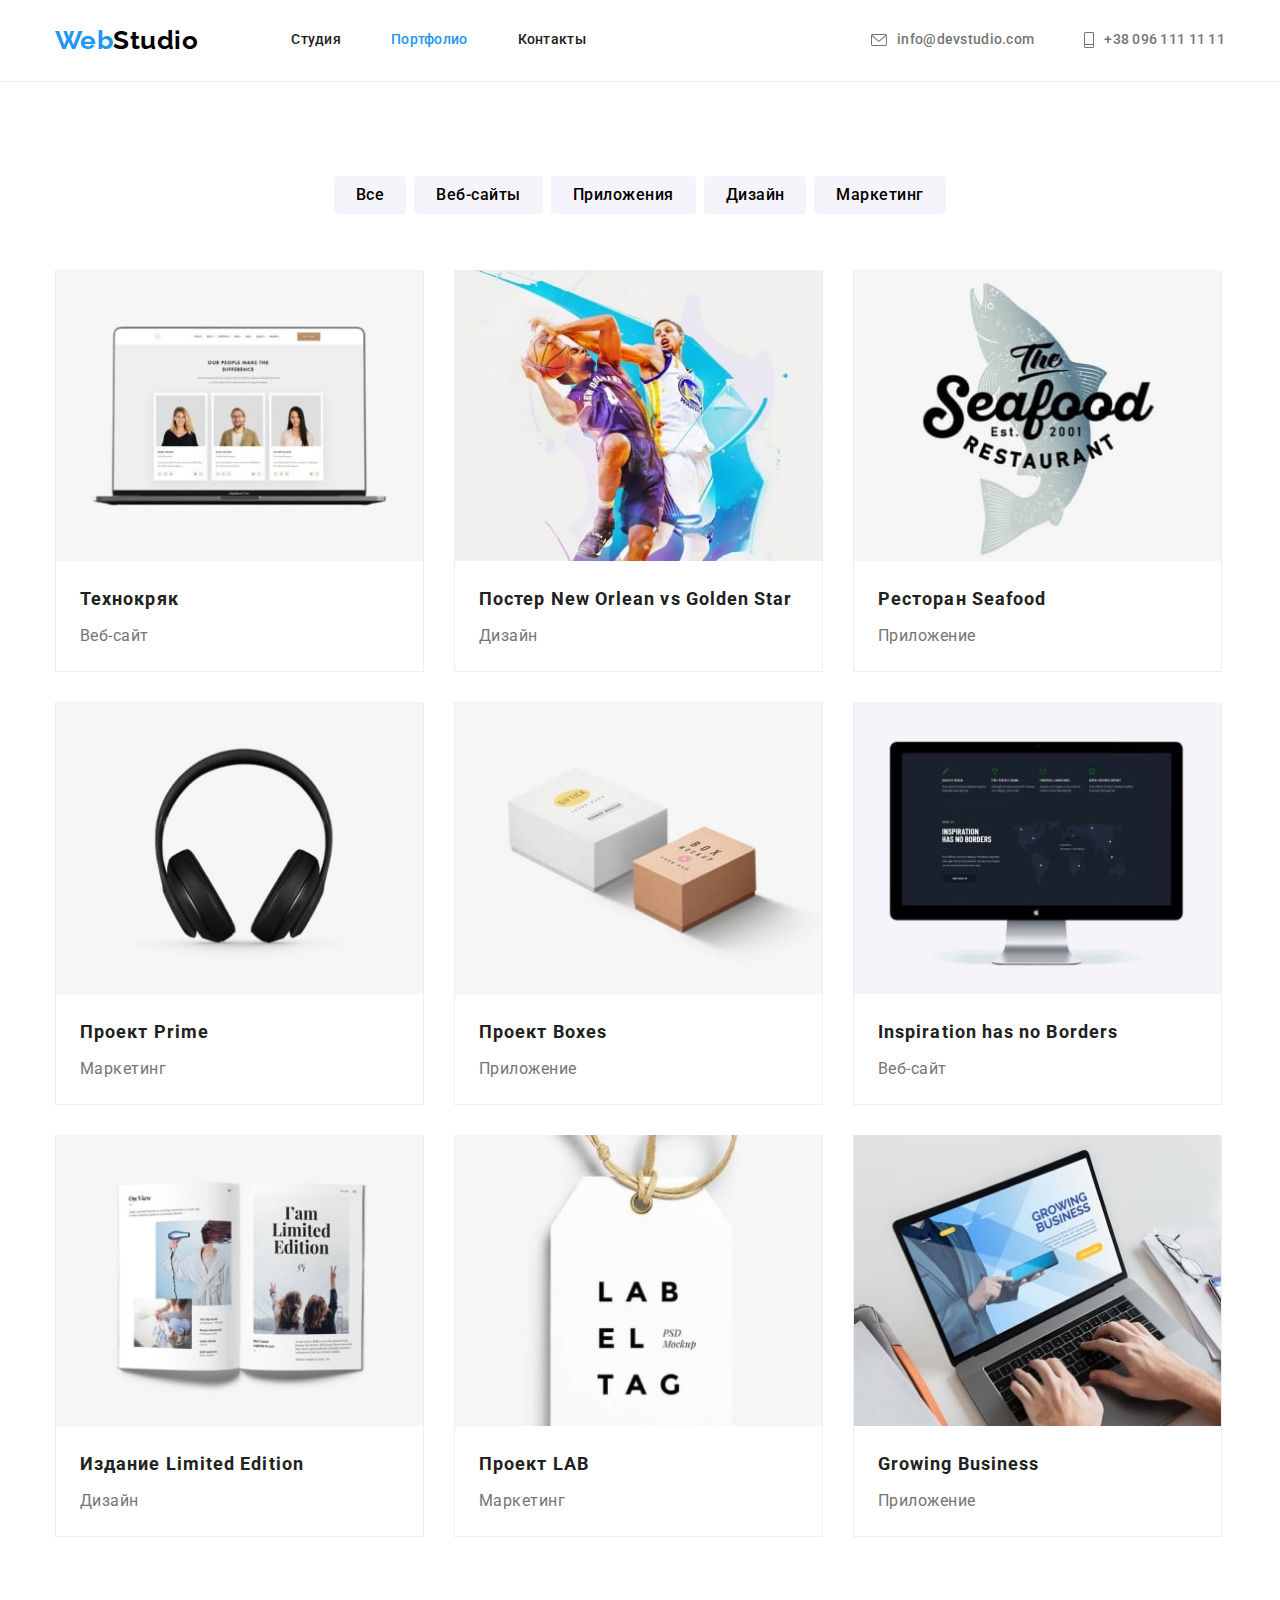
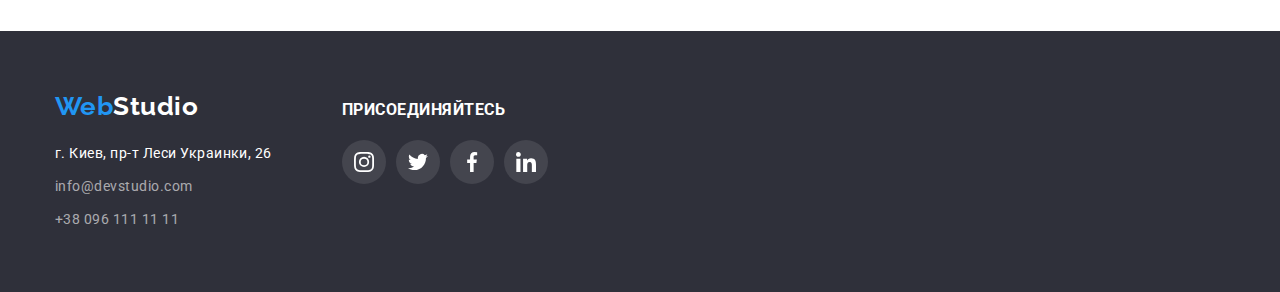
==== portfolio.html @ 4ae026a4 "position" ====
<!DOCTYPE html>
<html lang="ru">

<head>
    <meta charset="UTF-8">
    <meta name="viewport" content="width=device-width, initial-scale=1.0">
    <title>WebStudio</title>
    <link rel="stylesheet" href="./css/normalize.css">
    <link
        href="https://fonts.googleapis.com/css2?family=Raleway:wght@700&family=Roboto:wght@400;500;700;900&display=swap"
        rel="stylesheet">
    <link rel="stylesheet" href="./css/style.css">
    
</head>

<body>
    <header class="header">
        <div class="container">
            <a href="./index.html" class="logo">
                Web<span class="logo-studio">Studio</span>
            </a>
            <nav class="hn">
                <ul class="header-nav res-marg-pad">
                    <li class="item">
                        <a class="header-nav-static header-hover" href="./index.html">Студия</a>
                    </li>
                    <li class="item">
                        <a class="header-nav-static header-hover current" href="./portfolio.html">Портфолио</a>
                    </li>
                    <li class="item">
                        <a class="header-nav-static header-hover" href="#">Контакты</a>
                    </li>
                </ul>
            </nav>
            <ul class="header-cont res-marg-pad">
                <li class="item">
    
                    <a class="header-cont-static header-hover hover" href="mailto:info@devstudio.com">
                        <svg class="icon" width="16" height="12">
                            <use href="./images/sprite.svg#icon-mail"></use>
                        </svg>
                        info@devstudio.com
                    </a>
                </li>
                <li class="item">
    
                    <a class="header-cont-static header-hover hover" href="tel:+380961111111">
                        <svg class="icon" width="10" height="16">
                            <use href="./images/sprite.svg#icon-tel"></use>
                        </svg>
                        +38 096 111 11 11</a>
                </li>
            </ul>
        </div>
    </header>
    <main class="main">
        <section class="main-portfolio">
            <div class="container">
                <div class="container-list">
                    <h2 class="name visually-hidden res-marg-pad">Наши проекты</h2>
                    <ul class="main-portfolio-list res-marg-pad">
                        <li class="item">
                            <button class="bt bt-cursor" type="button">Все</button>
                        </li>
                        <li class="item">
                            <button class="bt bt-cursor" type="button">Веб-сайты</button>
                        </li>
                        <li class="item">
                            <button class="bt bt-cursor" type="button">Приложения</button>
                        </li>
                        <li class="item">
                            <button class="bt bt-cursor" type="button">Дизайн</button>
                        </li>
                        <li class="item">
                            <button class="bt bt-cursor" type="button">Маркетинг</button>
                        </li>
                    </ul>
                </div>
                <div class="container-project">
                    <ul class="main-portfolio-project res-marg-pad">
                        <li class="item">
                            <a href="#" class="link">
                                <div class=thumb>
                                    <img src="./images/technocrack.jpg" alt="Технокряк" class="img">
                                </div>
                                <div class="frame-name-project">
                                    <h3 class="name res-marg-pad">Технокряк</h3>
                                    <p class="project res-marg-pad">Веб-сайт</p>
                                </div>
                            </a>
                        </li>
                        <li class="item">
                            <a href="#" class="link">
                                <div class=thumb>
                                    <img src="./images/poster.jpg" alt="Постер New Orlean vs Golden Star" class="img">
                                </div>
                                <div class="frame-name-project">
                                    <h3 class="name res-marg-pad">Постер New Orlean vs Golden Star</h3>
                                    <p class="project res-marg-pad">Дизайн</p>
                                </div>
                            </a>
                        </li>
                        <li class="item">
                            <a href="#" class="link">
                                <div class=thumb>
                                    <img src="./images/seafood.jpg" alt="Ресторан Seafood" class="img">
                                </div>
                                <div class="frame-name-project">
                                    <h3 class="name res-marg-pad">Ресторан Seafood</h3>
                                    <p class="project res-marg-pad">Приложение</p>
                                </div>
                            </a>
                        </li>
                        <li class="item">
                            <a href="#" class="link">
                                <div class=thumb>
                                    <img src="./images/prime.jpg" alt="Проект Prime" class="img">
                                </div>
                                <div class="frame-name-project">
                                    <h3 class="name res-marg-pad">Проект Prime</h3>
                                    <p class="project res-marg-pad">Маркетинг</p>
                                </div>
                            </a>
                        </li>
                        <li class="item">
                            <a href="#" class="link">
                                <div class=thumb>
                                    <img src="./images/boxes.jpg" alt="Проект Boxes" class="img">
                                </div>
                                <div class="frame-name-project">
                                    <h3 class="name res-marg-pad">Проект Boxes</h3>
                                    <p class="project res-marg-pad">Приложение</p>
                                </div>
                            </a>
                        </li>
                        <li class="item">
                            <a href="#" class="link">
                                <div class=thumb>
                                    <img src="./images/borders.jpg" alt="Inspiration has no Borders" class="img">
                                </div>
                                <div class="frame-name-project">
                                    <h3 class="name res-marg-pad">Inspiration has no Borders</h3>
                                    <p class="project res-marg-pad">Веб-сайт</p>
                                </div>
                            </a>
                        </li>
                        <li class="item">
                            <a href="#" class="link">
                                <div class=thumb>
                                    <img src="./images/edition.jpg" alt="Издание Limited Edition" class="img">
                                </div>
                                <div class="frame-name-project">
                                    <h3 class="name res-marg-pad">Издание Limited Edition</h3>
                                    <p class="project res-marg-pad">Дизайн</p>
                                </div>
                            </a>
                        </li>
                        <li class="item">
                            <a href="#" class="link">
                                <div class=thumb>
                                    <img src="./images/lab.jpg" alt="Проект LAB" class="img">
                                </div>
                                <div class="frame-name-project">
                                    <h3 class="name res-marg-pad">Проект LAB</h3>
                                    <p class="project res-marg-pad">Маркетинг</p>
                                </div>
                            </a>
                        </li>
                        <li class="item">
                            <a href="#" class="link">
                                <div class=thumb>
                                    <img src="./images/growing.jpg" alt="Growing Business" class="img">
                                </div>
                                <div class="frame-name-project">
                                    <h3 class="name res-marg-pad">Growing Business</h3>
                                    <p class="project res-marg-pad">Приложение</p>
                                </div>
                            </a>
                        </li>
                    </ul>
                </div>
            </div>
        </section>
    </main>
        <footer class="footer">
            <div class="container">
                <div class="frame-address">
                    <a href="./index.html" class="logo">
                        Web<span class="logo-studio">Studio</span>
                    </a>
                    <address class="footer-address">
                        <a href="#" class="footer-address-geo">г. Киев, пр-т Леси Украинки, 26</a>
                        <a href="mailto:info@devstudio.com" class="footer-address-mailtel">info@devstudio.com</a>
                        <a href="tel:+380961111111" class="footer-address-mailtel">+38 096 111 11 11</a>
                    </address>
                </div>
                <div class="footer-network">
                    <h2 class=" res-marg-pad">присоединяйтесь</h2>
                    <ul class="social-networks res-marg-pad">
                        <li class="item">
                            <a href="https://www.instagram.com/" class="link">
                                <svg class="icon-networks" width="20" height="20">
                                    <use href="./images/sprite.svg#icon-instagram"></use>
                                </svg>
                            </a>
                        </li>
                        <li class="item">
                            <a href="https://twitter.com/" class="link">
                                <svg class="icon-networks" width="20" height="20">
                                    <use href="./images/sprite.svg#icon-twitter"></use>
                                </svg>
                            </a>
                        </li>
                        <li class="item">
                            <a href="https://uk-ua.facebook.com/" class="link">
                                <svg class="icon-networks" width="20" height="20">
                                    <use href="./images/sprite.svg#icon-facebook"></use>
                                </svg>
                            </a>
                        </li>
                        <li class="item">
                            <a href="https://www.linkedin.com/" class="link">
                                <svg class="icon-networks" width="20" height="20">
                                    <use href="./images/sprite.svg#icon-linkedin"></use>
                                </svg>
                            </a>
                        </li>
                    </ul>
                </div>
            </div>
        </footer>

</body>

</html>
---- css/style.css ----
:root {
  --white-text: rgba(255, 255, 255, 1);
  --blue-text: rgba(33, 150, 243, 1);
  --black-logo: rgba(0, 0, 0, 1);
  --black-text: rgba(33, 33, 33, 1);
  --gray-text: rgba(117, 117, 117, 1);
  --gray-op06-text: rgba(255, 255, 255, 0.6);
  --gray-op01-bgicon: rgba(255, 255, 255, 0.1);
  --bgr-employment: rgba(47, 48, 58, 0.8);
  --bgr-hero-footer: rgba(47, 48, 58, 1);
  --bgr-wgray: rgba(245, 244, 250, 1);
  --gray-border: rgba(238, 238, 238, 1);
  --gray-header-line: rgba(236, 236, 236, 1);
  --set-gap: 30px;
  --bgr-hero: rgba(47, 48, 58, 0.4);
  --bord-customers: rgba(175, 177, 184, 1);
  --pad-container: 94px;
  --filtr-shadow: 0px 3px 1px rgba(0, 0, 0, 0.1),
    0px 1px 2px rgba(0, 0, 0, 0.08), 0px 2px 2px rgba(0, 0, 0, 0.12);
  --team-shadow: 0px 1px 3px rgba(0, 0, 0, 0.12),
    0px 1px 1px rgba(0, 0, 0, 0.14), 0px 2px 1px rgba(0, 0, 0, 0.2);
  --portfolio-card-shadow: 0px 1px 1px rgba(0, 0, 0, 0.12),
    0px 4px 4px rgba(0, 0, 0, 0.06), 1px 4px 6px rgba(0, 0, 0, 0.16);
  --transition-duration: 250ms;
  --transition-timing-function: cubic-bezier(0.4, 0, 0.2, 1);
}

body {
  font-family: 'Roboto', sans-serif;
  font-style: normal;
  letter-spacing: 0.03em;
  color: var(--black-text);
  background-color: var(--white-text);
  margin: 0;
}

.visually-hidden {
  position: absolute;
  width: 1px;
  height: 1px;
  margin: -1px;
  border: 0;
  padding: 0;

  white-space: nowrap;
  clip-path: inset(100%);
  clip: rect(0 0 0 0);
  overflow: hidden;
}

:hover,
:focus {
  transition: background-color var(--transition-duration)
      var(--transition-timing-function),
    color var(--transition-duration) var(--transition-timing-function),
    box-shadow var(--transition-duration) var(--transition-timing-function);
}

.res-marg-pad {
  margin: 0;
  padding: 0;
}

.container {
  max-width: 1170px;
  padding: 0 15px;
  margin: 0 auto;
}

.img {
  display: block; /*убрать отступ картинки внизу */
  max-width: 100%;
  height: auto;
}

.bt-cursor {
  cursor: pointer;
}

/*section:not(.main-hero) {
  /*все селекторы кроме Героя
  padding-top: 94px;
}

section:last-child {
  /*последний селектор страницы
  padding-bottom: 94px;
}*/

/*Logo*/

.logo {
  font-family: 'Raleway', sans-serif;
  font-weight: 700;
  font-size: 26px;
  line-height: 1.19;
  text-decoration: none;
  color: var(--blue-text);
}

.header .logo-studio {
  color: var(--black-logo);
}

.footer .logo-studio {
  color: var(--white-text);
}

/*Header*/

.header-hover {
  font-weight: 500;
  font-size: 14px;
  line-height: 1.14;
  letter-spacing: 0.02em;
  text-decoration: none;

  padding: 32px 0;
  display: block;
}

/*icon mail, tel*/
.icon {
  fill: currentColor;

  margin-right: 10px;
}

/*hover link contact and icon*/
.header-hover:hover,
.header-hover:focus {
  color: var(--blue-text);
}

.header-cont,
.header-cont .item,
.header-cont-static {
  display: flex;
  align-items: center;
  color: var(--gray-text);
}

.header-nav-static {
  color: var(--black-text);
}

.header-nav .header-hover.current {
  color: var(--blue-text);
}

.header-cont {
  margin-left: auto;
}

.header-nav,
.header .container {
  display: flex;
  align-items: center;
}

.header .logo {
  margin-right: 93px;
  padding: 25px 0;

  display: block;
}

.header-nav .item:not(:last-child),
.header-cont .item:first-child {
  margin-right: 50px;
}

/*В главной навигации сделано подчёркивание ссылки*/
.header-nav > .item:hover::after {
  content: '';
  display: block;
  height: 4px;
  background: var(--blue-text);
}

/*линия внизу header*/
.header {
  border-bottom: 1px solid var(--gray-header-line);
}

/*Main*/
/*hero*/
.main-hero {
  max-width: 1600px;
  height: 600px;
  text-align: center;
  background-color: grey;

  margin-left: auto;
  margin-right: auto;
  background-image: linear-gradient(
      to right,
      rgba(47, 48, 58, 0.4),
      rgba(47, 48, 58, 0.4)
    ),
    url(../images/hero.jpg);
  background-repeat: no-repeat;
  background-size: cover;
  background-position: center;
}

.main-hero-tittle {
  font-weight: 900;
  font-size: 44px;
  line-height: 1.36;
  letter-spacing: 0.06em;
  text-transform: uppercase;
  color: var(--white-text);
  margin-bottom: 30px;
}

.main-hero-bt {
  border: none;
  font-weight: 700;
  font-size: 16px;
  line-height: 1.88;
  letter-spacing: 0.06em;
  color: var(--white-text);
  background-color: var(--blue-text);

  padding: 10px 32px;
  border-radius: 4px;
}

.main-hero-container {
  padding-top: 200px;
  padding-bottom: 200px;
  max-width: 696px;
  margin: 0 auto;
}

/*accomplishments*/
.main-accomplishments .container {
  padding-top: var(--pad-container);
  padding-bottom: var(--pad-container);
}

.main-accomplishments .name {
  font-weight: 700;
  font-size: 14px;
  line-height: 1.14;
  text-transform: uppercase;

  margin-top: 30px;
}

.main-accomplishments .item .description {
  font-size: 14px;
  line-height: 1.71;
  color: var(--gray-text);

  margin: 10px 0 0 0;
}

.main-accomplishments-ul {
  display: flex;
  flex-wrap: wrap;
  margin-right: calc(-1 * var(--set-gap));
}

.main-accomplishments-ul .item {
  flex-basis: calc(100% / 4 - var(--set-gap));
  margin-right: var(--set-gap);
}

/*icon accomplishments*/
.frame-icon {
  display: flex;
  justify-content: center;
  align-items: center;

  min-height: 120px;
  background-color: var(--bgr-wgray);
  border-radius: 4px;
}

/*employment*/
.main-employment .container {
  padding-bottom: var(--pad-container);
}

.main-employment h2,
.main-team h2,
.main-customers h2 {
  font-weight: 700;
  font-size: 36px;
  line-height: 1.17;
  text-align: center;
}

.main-employment-ul {
  display: flex;
  margin-top: 50px;
  flex-wrap: wrap;
  margin-right: calc(-1 * var(--set-gap));
}

.main-employment-ul .item {
  flex-basis: calc(100% / 3 - var(--set-gap));
  margin-right: var(--set-gap);
}

/*employment position*/
.main-employment-ul .thumb {
  position: relative;
}

.main-employment-name {
  font-weight: 700;
  font-size: 14px;
  line-height: 1.14;
  text-align: center;
  text-transform: uppercase;
  color: var(--white-text);
  width: 100%;

  background-color: var(--bgr-employment);
  padding-top: 27px;
  padding-bottom: 27px;

  position: absolute;
  left: 0;
  bottom: 0;
}

/*team*/
.main-team {
  background-color: var(--bgr-wgray);
}

.main-team .container {
  padding-top: var(--pad-container);
  padding-bottom: var(--pad-container);
}

.main-team-frame {
  padding: 30px 32px;
}

.main-team-ul .name,
.main-team-ul .specialty {
  font-size: 16px;
  line-height: 1.9;
}

.main-team-ul .name {
  font-weight: 500;

  text-align: center;
}

.main-team-ul .specialty {
  color: var(--gray-text);

  margin-top: 10px;
  text-align: center;
}

.main-team h2 {
  margin-bottom: 50px;
}

.main-team-ul {
  display: flex;
  flex-wrap: wrap;
  margin-top: calc(-1 * var(--set-gap));
  margin-right: calc(-1 * var(--set-gap));
}

.main-team-ul > .item {
  background-color: var(--white-text);

  border-radius: 0px 0px 4px 4px;
  box-shadow: var(--team-shadow);
  flex-basis: calc(100% / 4 - var(--set-gap));
  margin-top: var(--set-gap);
  margin-right: var(--set-gap);
}

/*icon networks*/
.social-networks {
  margin-top: 16px;

  display: flex;
  justify-content: center;
  align-items: center;
}

.social-networks .link {
  width: 44px;
  height: 44px;
  border-radius: 50%;

  background-color: var(--white-text);
  color: var(--gray-text);

  display: flex;
  justify-content: center;
  align-items: center;
}

.icon-networks {
  fill: currentColor;
}

.social-networks .item:not(:last-child) {
  margin-right: 10px;
}

/*hover icon networks*/
.social-networks .link:hover,
.social-networks .link:focus {
  background-color: var(--blue-text);
  color: var(--white-text);
}

/*customers*/

.main-customers .container {
  padding-top: var(--pad-container);
  padding-bottom: var(--pad-container);
}

.main-customers h2 {
  margin-bottom: 70px;
}

.main-customers-ul {
  display: flex;
  flex-wrap: wrap;
  margin-right: calc(-1 * var(--set-gap));
  margin-top: calc(-1 * var(--set-gap));
}

.main-customers-ul .item {
  flex-basis: calc(100% / 6 - var(--set-gap));
  margin-right: var(--set-gap);
  margin-top: var(--set-gap);
}

.main-customers-ul .link {
  min-height: 88px;
  border-radius: 4px;

  color: var(--bord-customers);
  border: 1px solid var(--bord-customers);

  display: flex;
  justify-content: center;
  align-items: center;
}

.customers-icon {
  fill: currentColor;
}

.main-customers-ul .link:hover,
.main-customers-ul .link:focus {
  color: var(--blue-text);
  border-color: var(--blue-text);
}

/*Footer*/

.footer {
  background-color: var(--bgr-hero-footer);
}

.footer-address a {
  font-size: 14px;
  line-height: 1.7;
  text-decoration: none;

  display: block;
}

.footer-address-geo {
  color: var(--white-text);
}

.footer-address-mailtel {
  color: var(--gray-op06-text);
}

.footer .container {
  padding-top: 60px;
  padding-bottom: 60px;

  display: flex;
  align-items: baseline;
}

.footer-address {
  margin-top: 20px;
}

.footer-address a:not(:first-child) {
  margin-top: 9px;
}

.frame-address {
  margin-right: 70px;
}

/*footer network*/

.footer-network h2 {
  font-size: 16px;
  line-height: 1.14;
  color: var(--white-text);
  text-transform: uppercase;
}

.footer-network .social-networks {
  margin: 0;
  padding-top: 20px;
}

.footer-network .link {
  background-color: var(--gray-op01-bgicon);
  color: var(--white-text);
}

/*Портфолио*/

.main {
  background-color: var(--white-text);
}

/*portfolio button*/

.main-portfolio .container {
  padding-top: var(--pad-container);
  padding-bottom: var(--pad-container);
}

.main-portfolio-list .bt {
  font-family: 'Roboto', sans-serif;
  border: none;
  font-weight: 500;
  font-size: 16px;
  line-height: 1.62;
  letter-spacing: 0.03em;
  background-color: var(--bgr-wgray);

  padding: 6px 22px;
  border-radius: 4px;
}

.main-portfolio-list .bt:hover,
.main-portfolio-list .bt:focus {
  background-color: var(--blue-text);
  color: var(--white-text);
  box-shadow: var(--filtr-shadow);
}

.main-portfolio-list {
  display: flex;
}

.container-list {
  max-width: 612px;
  margin: 0 auto;
  padding-bottom: 22px;
}

.main-portfolio-list .item:not(:last-child) {
  margin-right: 8px;
}

/*project*/

.main-portfolio-project .name {
  font-weight: 700;
  font-size: 18px;
  line-height: 2;
  letter-spacing: 0.06em;
  color: var(--black-text);
}

.main-portfolio-project .project {
  font-size: 16px;
  line-height: 1.87;
  color: var(--gray-text);
}

.container-project {
  padding-top: 34px;
}

.main-portfolio-project {
  display: flex;
  flex-wrap: wrap;
  margin-right: calc(-1 * var(--set-gap));
  margin-top: calc(-1 * var(--set-gap));
}

.main-portfolio-project > .item {
  flex-basis: calc(100% / 3 - var(--set-gap) - 3px);
  margin-right: var(--set-gap);
  margin-top: var(--set-gap);

  border-left: 1px solid var(--gray-border);
  border-right: 1px solid var(--gray-border);
  border-bottom: 1px solid var(--gray-border);
}

.main-portfolio-project > .item:hover,
.main-portfolio-project > .item:focus {
  box-shadow: var(--portfolio-card-shadow);
}

.main-portfolio-project .link {
  text-decoration: none;
  display: block;
}

.main-portfolio-project .frame-name-project {
  padding: 20px 24px;
}

/*.main-portfolio-project .item {
  border-left: 1px solid var(--gray-border);
  border-right: 1px solid var(--gray-border);
  border-bottom: 1px solid var(--gray-border);
}*/

.main-portfolio-project .project {
  margin-top: 4px;
}
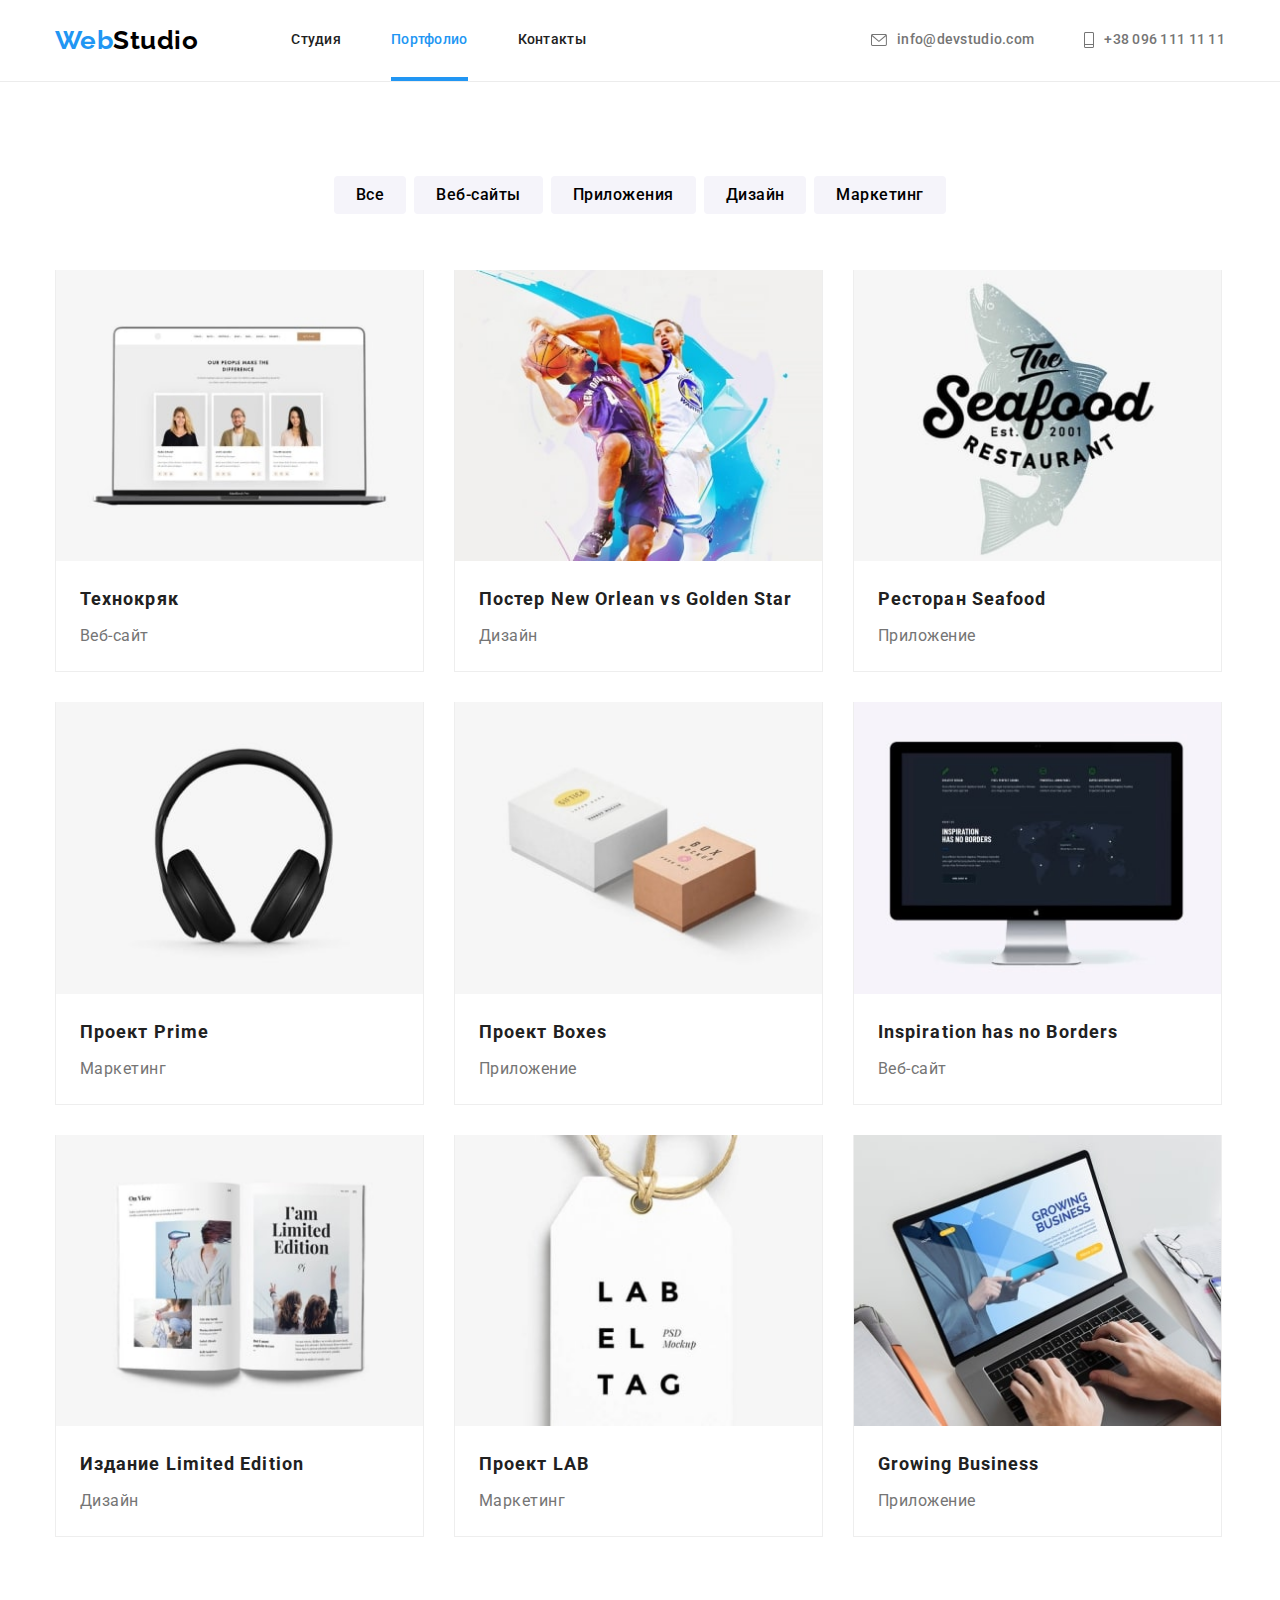
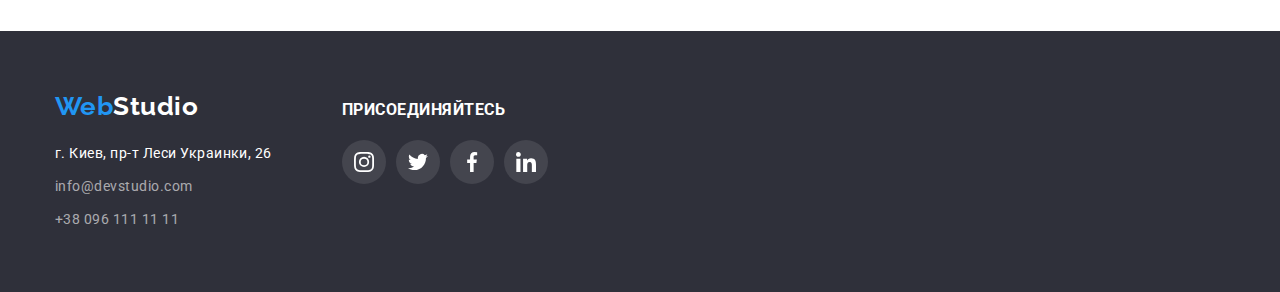
==== commit 2b298412: "ДЗ№5" ====
--- a/portfolio.html
+++ b/portfolio.html
@@ -23,12 +23,15 @@
                 <ul class="header-nav res-marg-pad">
                     <li class="item">
                         <a class="header-nav-static header-hover" href="./index.html">Студия</a>
+                        <div class="border-nav"></div>
                     </li>
                     <li class="item">
                         <a class="header-nav-static header-hover current" href="./portfolio.html">Портфолио</a>
+                        <div class="border-nav"></div>
                     </li>
                     <li class="item">
                         <a class="header-nav-static header-hover" href="#">Контакты</a>
+                        <div class="border-nav"></div>
                     </li>
                 </ul>
             </nav>
@@ -80,8 +83,14 @@
                     <ul class="main-portfolio-project res-marg-pad">
                         <li class="item">
                             <a href="#" class="link">
-                                <div class=thumb>
+                                <div class="thumb">
                                     <img src="./images/technocrack.jpg" alt="Технокряк" class="img">
+                                    <div class="card-visually-hidden">
+                                        <p class="res-marg-pad">
+                                            Технокряк это современная площадка распространения коронавируса. Компании используют эту платформу для цифрового
+                                            шпионажа и атак на защищённые сервера конкурентов.
+                                        </p>
+                                    </div>
                                 </div>
                                 <div class="frame-name-project">
                                     <h3 class="name res-marg-pad">Технокряк</h3>
@@ -91,8 +100,14 @@
                         </li>
                         <li class="item">
                             <a href="#" class="link">
-                                <div class=thumb>
+                                <div class="thumb">
                                     <img src="./images/poster.jpg" alt="Постер New Orlean vs Golden Star" class="img">
+                                    <div class="card-visually-hidden">
+                                        <p class="res-marg-pad">
+                                            Технокряк это современная площадка распространения коронавируса. Компании используют эту платформу для цифрового
+                                            шпионажа и атак на защищённые сервера конкурентов.
+                                        </p>
+                                    </div>
                                 </div>
                                 <div class="frame-name-project">
                                     <h3 class="name res-marg-pad">Постер New Orlean vs Golden Star</h3>
@@ -102,8 +117,14 @@
                         </li>
                         <li class="item">
                             <a href="#" class="link">
-                                <div class=thumb>
+                                <div class="thumb">
                                     <img src="./images/seafood.jpg" alt="Ресторан Seafood" class="img">
+                                    <div class="card-visually-hidden">
+                                        <p class="res-marg-pad">
+                                            Технокряк это современная площадка распространения коронавируса. Компании используют эту платформу для цифрового
+                                            шпионажа и атак на защищённые сервера конкурентов.
+                                        </p>
+                                    </div>
                                 </div>
                                 <div class="frame-name-project">
                                     <h3 class="name res-marg-pad">Ресторан Seafood</h3>
@@ -113,8 +134,14 @@
                         </li>
                         <li class="item">
                             <a href="#" class="link">
-                                <div class=thumb>
+                                <div class="thumb">
                                     <img src="./images/prime.jpg" alt="Проект Prime" class="img">
+                                    <div class="card-visually-hidden">
+                                        <p class="res-marg-pad">
+                                            Технокряк это современная площадка распространения коронавируса. Компании используют эту платформу для цифрового
+                                            шпионажа и атак на защищённые сервера конкурентов.
+                                        </p>
+                                    </div>
                                 </div>
                                 <div class="frame-name-project">
                                     <h3 class="name res-marg-pad">Проект Prime</h3>
@@ -124,8 +151,14 @@
                         </li>
                         <li class="item">
                             <a href="#" class="link">
-                                <div class=thumb>
+                                <div class="thumb">
                                     <img src="./images/boxes.jpg" alt="Проект Boxes" class="img">
+                                    <div class="card-visually-hidden">
+                                        <p class="res-marg-pad">
+                                            Технокряк это современная площадка распространения коронавируса. Компании используют эту платформу для цифрового
+                                            шпионажа и атак на защищённые сервера конкурентов.
+                                        </p>
+                                    </div>
                                 </div>
                                 <div class="frame-name-project">
                                     <h3 class="name res-marg-pad">Проект Boxes</h3>
@@ -135,8 +168,14 @@
                         </li>
                         <li class="item">
                             <a href="#" class="link">
-                                <div class=thumb>
+                                <div class="thumb">
                                     <img src="./images/borders.jpg" alt="Inspiration has no Borders" class="img">
+                                    <div class="card-visually-hidden">
+                                        <p class="res-marg-pad">
+                                            Технокряк это современная площадка распространения коронавируса. Компании используют эту платформу для цифрового
+                                            шпионажа и атак на защищённые сервера конкурентов.
+                                        </p>
+                                    </div>
                                 </div>
                                 <div class="frame-name-project">
                                     <h3 class="name res-marg-pad">Inspiration has no Borders</h3>
@@ -146,8 +185,14 @@
                         </li>
                         <li class="item">
                             <a href="#" class="link">
-                                <div class=thumb>
+                                <div class="thumb">
                                     <img src="./images/edition.jpg" alt="Издание Limited Edition" class="img">
+                                    <div class="card-visually-hidden">
+                                        <p class="res-marg-pad">
+                                            Технокряк это современная площадка распространения коронавируса. Компании используют эту платформу для цифрового
+                                            шпионажа и атак на защищённые сервера конкурентов.
+                                        </p>
+                                    </div>
                                 </div>
                                 <div class="frame-name-project">
                                     <h3 class="name res-marg-pad">Издание Limited Edition</h3>
@@ -157,8 +202,14 @@
                         </li>
                         <li class="item">
                             <a href="#" class="link">
-                                <div class=thumb>
+                                <div class="thumb">
                                     <img src="./images/lab.jpg" alt="Проект LAB" class="img">
+                                    <div class="card-visually-hidden">
+                                        <p class="res-marg-pad">
+                                            Технокряк это современная площадка распространения коронавируса. Компании используют эту платформу для цифрового
+                                            шпионажа и атак на защищённые сервера конкурентов.
+                                        </p>
+                                    </div>
                                 </div>
                                 <div class="frame-name-project">
                                     <h3 class="name res-marg-pad">Проект LAB</h3>
@@ -168,8 +219,14 @@
                         </li>
                         <li class="item">
                             <a href="#" class="link">
-                                <div class=thumb>
+                                <div class="thumb">
                                     <img src="./images/growing.jpg" alt="Growing Business" class="img">
+                                    <div class="card-visually-hidden">
+                                        <p class="res-marg-pad">
+                                            Технокряк это современная площадка распространения коронавируса. Компании используют эту платформу для цифрового
+                                            шпионажа и атак на защищённые сервера конкурентов.
+                                        </p>
+                                    </div>
                                 </div>
                                 <div class="frame-name-project">
                                     <h3 class="name res-marg-pad">Growing Business</h3>
--- a/css/style.css
+++ b/css/style.css
@@ -6,9 +6,12 @@
   --gray-text: rgba(117, 117, 117, 1);
   --gray-op06-text: rgba(255, 255, 255, 0.6);
   --gray-op01-bgicon: rgba(255, 255, 255, 0.1);
+  --border-black01: rgba(0, 0, 0, 0.1);
+  --bgr-blue-card: rgba(33, 150, 243, 0.9);
   --bgr-employment: rgba(47, 48, 58, 0.8);
   --bgr-hero-footer: rgba(47, 48, 58, 1);
   --bgr-wgray: rgba(245, 244, 250, 1);
+  --bgr-backdrop: rgba(0, 0, 0, 0.2);
   --gray-border: rgba(238, 238, 238, 1);
   --gray-header-line: rgba(236, 236, 236, 1);
   --set-gap: 30px;
@@ -48,14 +51,6 @@
   overflow: hidden;
 }
 
-:hover,
-:focus {
-  transition: background-color var(--transition-duration)
-      var(--transition-timing-function),
-    color var(--transition-duration) var(--transition-timing-function),
-    box-shadow var(--transition-duration) var(--transition-timing-function);
-}
-
 .res-marg-pad {
   margin: 0;
   padding: 0;
@@ -117,6 +112,8 @@
 
   padding: 32px 0;
   display: block;
+
+  transition: color var(--transition-duration) var(--transition-timing-function);
 }
 
 /*icon mail, tel*/
@@ -171,16 +168,45 @@
 }
 
 /*В главной навигации сделано подчёркивание ссылки*/
-.header-nav > .item:hover::after {
+.header-nav .item {
+  position: relative;
+}
+
+.header-nav .header-nav-static::after {
   content: '';
   display: block;
+
+  width: 100%;
   height: 4px;
+  opacity: 0;
+
   background: var(--blue-text);
+
+  position: absolute;
+  left: 0;
+  bottom: -1px;
+
+  transition: opacity var(--transition-duration)
+    var(--transition-timing-function);
+}
+
+.header-nav .header-nav-static.current::after {
+  opacity: 1;
+}
+
+.header-nav .header-nav-static:not(.current):hover:after,
+.header-nav .header-nav-static:not(.current):focus::after {
+  opacity: 1;
 }
 
 /*линия внизу header*/
 .header {
+  background-color: var(--white-text);
   border-bottom: 1px solid var(--gray-header-line);
+
+  position: sticky;
+  top: -1px;
+  z-index: 9999;
 }
 
 /*Main*/
@@ -402,6 +428,10 @@
   display: flex;
   justify-content: center;
   align-items: center;
+
+  transition: background-color var(--transition-duration)
+      var(--transition-timing-function),
+    color var(--transition-duration) var(--transition-timing-function);
 }
 
 .icon-networks {
@@ -453,6 +483,10 @@
   display: flex;
   justify-content: center;
   align-items: center;
+
+  transition: border-color var(--transition-duration)
+      var(--transition-timing-function),
+    color var(--transition-duration) var(--transition-timing-function);
 }
 
 .customers-icon {
@@ -550,6 +584,11 @@
 
   padding: 6px 22px;
   border-radius: 4px;
+
+  transition: background-color var(--transition-duration)
+      var(--transition-timing-function),
+    color var(--transition-duration) var(--transition-timing-function),
+    box-shadow var(--transition-duration) var(--transition-timing-function);
 }
 
 .main-portfolio-list .bt:hover,
@@ -610,26 +649,122 @@
   border-bottom: 1px solid var(--gray-border);
 }
 
-.main-portfolio-project > .item:hover,
-.main-portfolio-project > .item:focus {
+.main-portfolio-project .link {
+  height: 100%;
+  text-decoration: none;
+
+  display: block;
+
+  transition: box-shadow var(--transition-duration)
+    var(--transition-timing-function);
+}
+
+.main-portfolio-project .link:hover,
+.main-portfolio-project .link:focus {
   box-shadow: var(--portfolio-card-shadow);
-}
-
-.main-portfolio-project .link {
-  text-decoration: none;
-  display: block;
 }
 
 .main-portfolio-project .frame-name-project {
   padding: 20px 24px;
 }
 
-/*.main-portfolio-project .item {
-  border-left: 1px solid var(--gray-border);
-  border-right: 1px solid var(--gray-border);
-  border-bottom: 1px solid var(--gray-border);
-}*/
-
 .main-portfolio-project .project {
   margin-top: 4px;
 }
+
+/*Синий оверлей с текстом на карточках страницы Портфолио*/
+.main-portfolio-project .thumb {
+  position: relative;
+  overflow: hidden;
+}
+
+.main-portfolio-project .card-visually-hidden {
+  font-size: 18px;
+  line-height: 1.56;
+
+  color: var(--white-text);
+  background-color: var(--bgr-blue-card);
+
+  padding: 63px 24px;
+
+  position: absolute;
+
+  transform: translatey(0);
+  transition: transform var(--transition-duration)
+    var(--transition-timing-function);
+}
+
+.main-portfolio-project .link:hover .card-visually-hidden,
+.main-portfolio-project .link:focus .card-visually-hidden {
+  transform: translatey(-100%);
+}
+
+/*модальное окно*/
+.backdrop {
+  position: fixed;
+  left: 0;
+  top: 0;
+  z-index: 10000;
+
+  width: 100%;
+  height: 100%;
+
+  background-color: var(--bgr-backdrop);
+
+  opacity: 1;
+  transition: opacity var(--transition-duration)
+    var(--transition-timing-function);
+}
+
+.backdrop.is-hidden {
+  opacity: 0;
+  pointer-events: none;
+}
+
+.backdrop.is-hidden .modal {
+  transform: translate(-50%, -50%) scale(0.9);
+}
+
+.backdrop .modal {
+  position: absolute;
+  left: 50%;
+  top: 50%;
+
+  max-width: 447px;
+  height: 501px;
+  padding: 40px 41px;
+
+  background-color: var(--white-text);
+  box-shadow: var(--team-shadow);
+  border-radius: 4px;
+
+  transform: translate(-50%, -50%) scale(1);
+  transition: transform var(--transition-duration)
+    var(--transition-timing-function);
+}
+
+.modal-close-bt {
+  border-radius: 50%;
+  border: 1px solid var(--border-black01);
+  background-color: var(--white-text);
+
+  padding: 8px 8px;
+
+  display: flex;
+  justify-content: center;
+  align-items: center;
+
+  position: absolute;
+  top: 8px;
+  right: 8px;
+}
+
+.backdrop .icon {
+  margin: 0;
+  fill: currentColor;
+}
+
+.backdrop .modal-close-bt:hover,
+.backdrop .modal-close-bt:focus {
+  color: var(--blue-text);
+}
